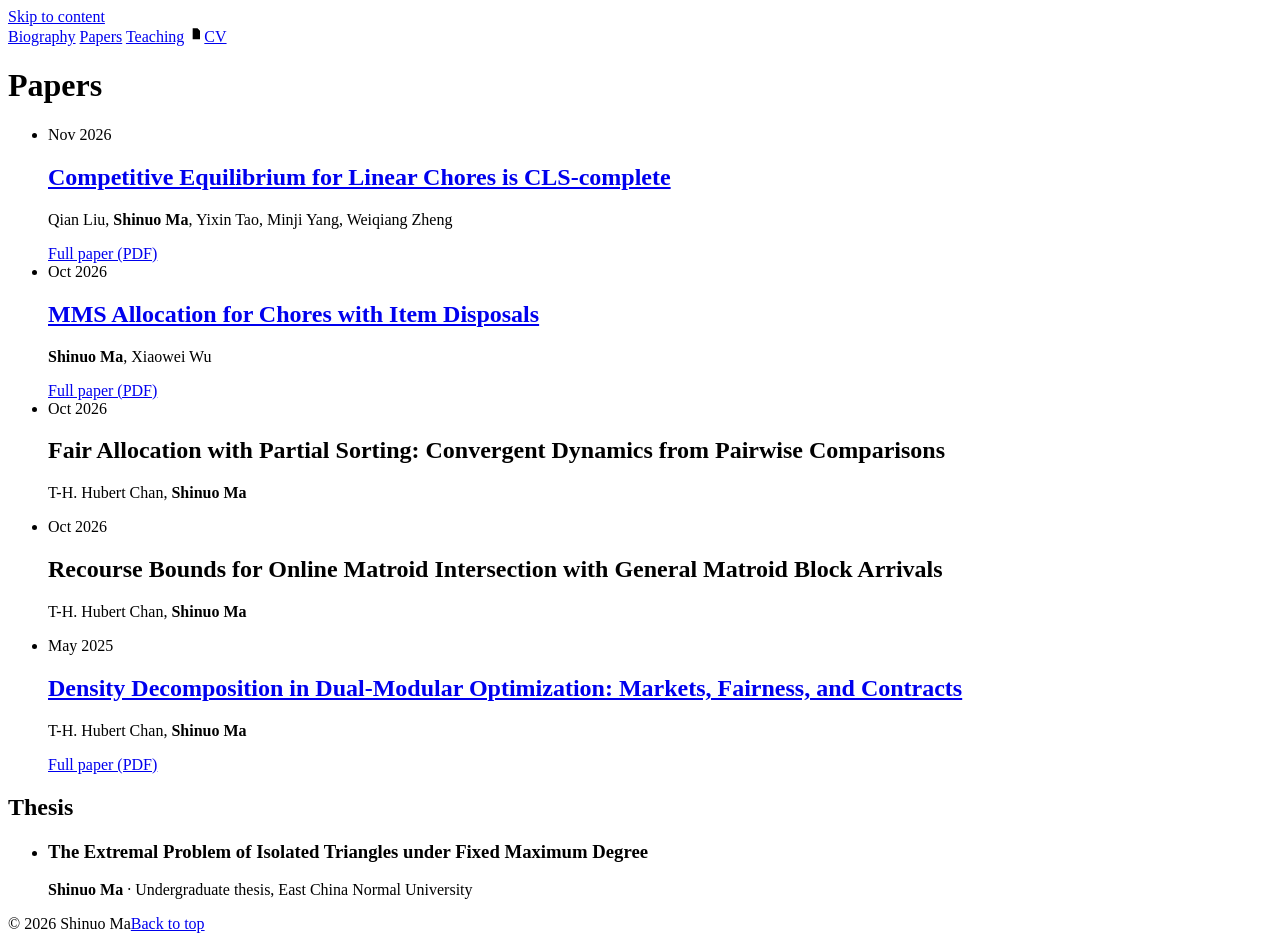
==== papers.html @ 2c06c65b "Add files via upload" ====
<!doctype html>
<html lang="en">
  <head>
    <meta charset="utf-8">
    <meta name="viewport" content="width=device-width, initial-scale=1">
    <meta name="description" content="Research by Shinuo Ma on market equilibria, fair allocation, and combinatorial optimization.">
    <meta name="referrer" content="no-referrer">
    <meta name="robots" content="noindex, nofollow, noarchive">
    <meta name="theme-color" content="#ffffff">
    <title>Papers | Shinuo Ma</title>
    <link rel="icon" href="assets/favicon.png" type="image/png">
    <link rel="stylesheet" href="assets/site.css">
  </head>
  <body id="top">
    <a href="#main" class="skip-link">Skip to content</a>
    <header class="masthead">
      <nav class="shell nav" aria-label="Main navigation">
        <a class="nav-page" href="index.html">Biography</a>
        <a class="nav-page" href="papers.html" aria-current="page">Papers</a>
        <a class="nav-page" href="teaching.html">Teaching</a>
        <a class="cv-link" href="assets/shinuo-ma-cv.pdf" type="application/pdf" aria-label="CV (PDF)"><svg class="glyph" width="16" height="16" viewBox="0 0 24 24" aria-hidden="true" focusable="false"><path d="M7 3.5h7l4 4V20H7z"/><path d="M14 3.5V8h4M9.5 12h6M9.5 15.5h6"/></svg>CV</a>
      </nav>
    </header>
    <div class="shell layout">
      <main id="main" tabindex="-1" class="content listing-page">
        <h1>Papers</h1>
        <ul class="records">
            <li class="record paper-record"><time class="record-date" datetime="2026-11">Nov 2026</time>
              <div><h2 class="paper-title"><a href="https://arxiv.org/abs/2611.06589">Competitive Equilibrium for Linear Chores is CLS-complete</a></h2>
                <p class="authors">Qian Liu, <strong>Shinuo Ma</strong>, Yixin Tao, Minji Yang, Weiqiang Zheng</p><a class="source-link" href="https://arxiv.org/pdf/2611.06589" aria-label="Read Competitive Equilibrium for Linear Chores is CLS-complete as a PDF">Full paper (PDF)</a>
              </div>
            </li>
            <li class="record paper-record"><time class="record-date" datetime="2026-10">Oct 2026</time>
              <div><h2 class="paper-title"><a href="https://arxiv.org/abs/2610.25320">MMS Allocation for Chores with Item Disposals</a></h2>
                <p class="authors"><strong>Shinuo Ma</strong>, Xiaowei Wu</p><a class="source-link" href="https://arxiv.org/pdf/2610.25320" aria-label="Read MMS Allocation for Chores with Item Disposals as a PDF">Full paper (PDF)</a>
              </div>
            </li>
            <li class="record paper-record"><time class="record-date" datetime="2026-10">Oct 2026</time>
              <div><h2 class="paper-title">Fair Allocation with Partial Sorting: Convergent Dynamics from Pairwise Comparisons</h2>
                <p class="authors">T-H. Hubert Chan, <strong>Shinuo Ma</strong></p>
              </div>
            </li>
            <li class="record paper-record"><time class="record-date" datetime="2026-10">Oct 2026</time>
              <div><h2 class="paper-title">Recourse Bounds for Online Matroid Intersection with General Matroid Block Arrivals</h2>
                <p class="authors">T-H. Hubert Chan, <strong>Shinuo Ma</strong></p>
              </div>
            </li>
            <li class="record paper-record"><time class="record-date" datetime="2025-05">May 2025</time>
              <div><h2 class="paper-title"><a href="https://arxiv.org/abs/2505.19499">Density Decomposition in Dual-Modular Optimization: Markets, Fairness, and Contracts</a></h2>
                <p class="authors">T-H. Hubert Chan, <strong>Shinuo Ma</strong></p><a class="source-link" href="https://arxiv.org/pdf/2505.19499" aria-label="Read Density Decomposition in Dual-Modular Optimization: Markets, Fairness, and Contracts as a PDF">Full paper (PDF)</a>
              </div>
            </li></ul>
        <section class="section">
          <div class="section-header"><h2>Thesis</h2></div>
          
          <ul class="records"><li class="record">
            <h3 class="paper-title">The Extremal Problem of Isolated Triangles under Fixed Maximum Degree</h3>
            <p class="authors"><strong>Shinuo Ma</strong> · Undergraduate thesis, East China Normal University</p>
          </li></ul>
        </section>
      </main>
    </div>
    <footer class="footer">
      <div class="shell footer-inner"><span>© 2026 Shinuo Ma</span><a href="#top">Back to top</a></div>
    </footer>
  </body>
</html>
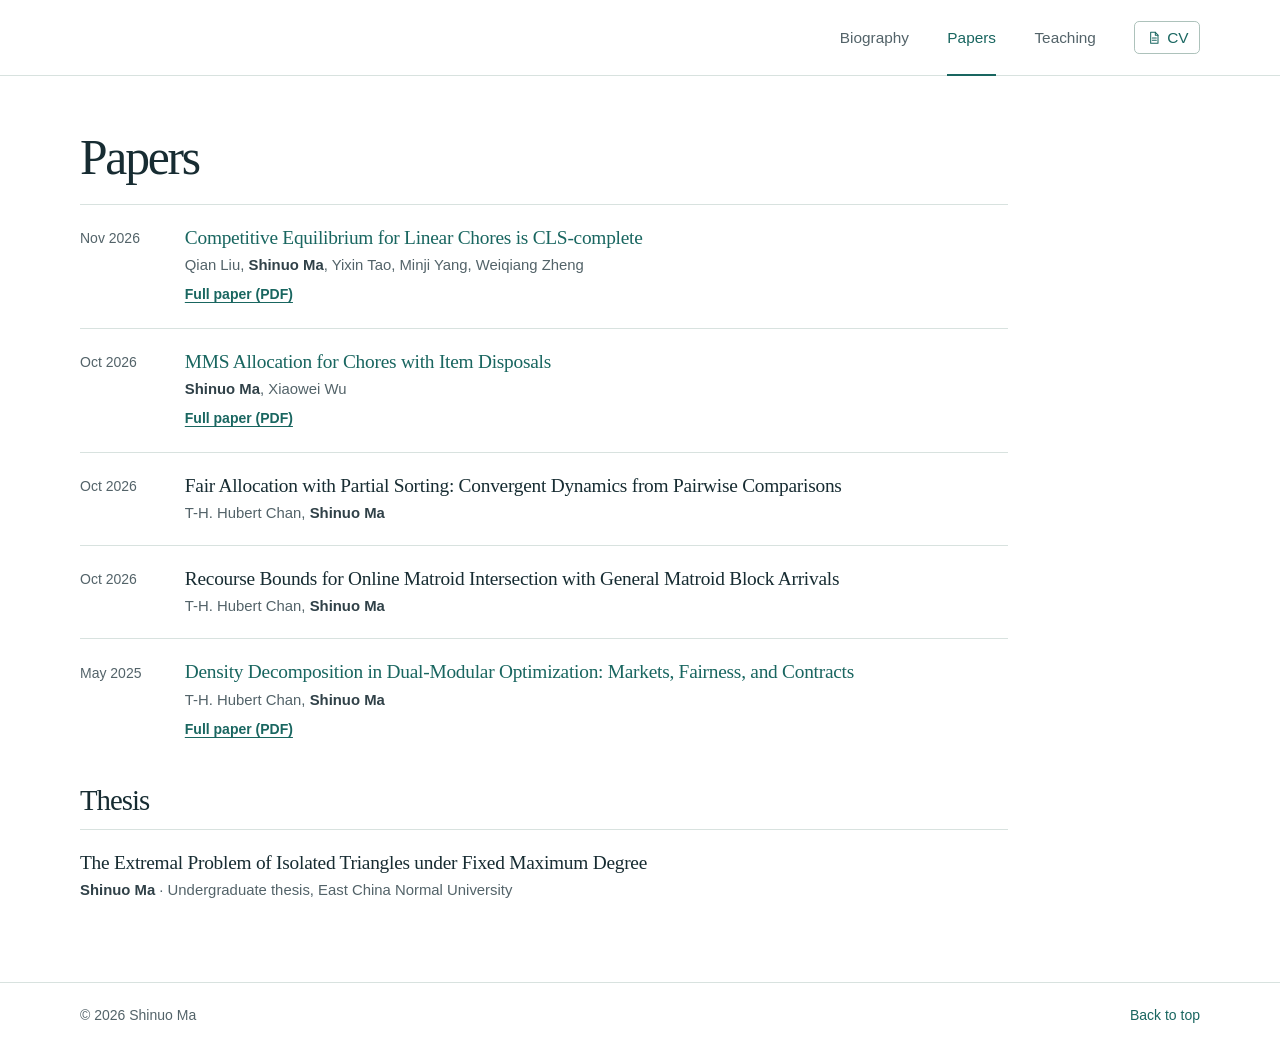
==== commit 7bce9007: "Remove noindex meta tag from papers.html Removed robots meta tag to allow indexing." ====
--- a/papers.html
+++ b/papers.html
@@ -5,7 +5,6 @@
     <meta name="viewport" content="width=device-width, initial-scale=1">
     <meta name="description" content="Research by Shinuo Ma on market equilibria, fair allocation, and combinatorial optimization.">
     <meta name="referrer" content="no-referrer">
-    <meta name="robots" content="noindex, nofollow, noarchive">
     <meta name="theme-color" content="#ffffff">
     <title>Papers | Shinuo Ma</title>
     <link rel="icon" href="assets/favicon.png" type="image/png">
--- a/assets/site.css
+++ b/assets/site.css
@@ -0,0 +1,138 @@
+:root {
+  color-scheme: light;
+  --paper: #ffffff;
+  --ink: #172c32;
+  --body: #304148;
+  --muted: #536369;
+  --accent: #196660;
+  --rule: #d8e2df;
+  --subtle: #f3f7f6;
+  --serif: "STIX Two Text", Georgia, "Times New Roman", serif;
+  --sans: "Inter", -apple-system, BlinkMacSystemFont, "Segoe UI", Arial, sans-serif;
+}
+
+* { box-sizing: border-box; }
+html { scroll-behavior: smooth; }
+body {
+  margin: 0;
+  background: var(--paper);
+  color: var(--body);
+  font: 1rem/1.65 var(--sans);
+  -webkit-font-smoothing: antialiased;
+}
+a { color: var(--accent); text-decoration-thickness: 1px; text-underline-offset: .18em; }
+a:hover { color: #103e40; }
+a:focus-visible, summary:focus-visible {
+  outline: 2px solid var(--accent);
+  outline-offset: 4px;
+  border-radius: 2px;
+}
+::selection { color: #103d3e; background: #cfe8df; }
+.skip-link {
+  position: absolute;
+  z-index: 1;
+  top: .6rem;
+  left: .8rem;
+  padding: .5rem 1rem;
+  background: white;
+  transform: translateY(-160%);
+}
+.skip-link:focus { transform: none; }
+.shell { width: min(70rem, calc(100% - 6rem)); margin-inline: auto; }
+.masthead { border-bottom: 1px solid var(--rule); }
+.nav { display: flex; align-items: center; justify-content: flex-end; min-height: 4.7rem; gap: clamp(1.3rem, 3vw, 2.4rem); }
+.nav a { display: inline-flex; align-items: center; color: var(--muted); text-decoration: none; font-size: .96rem; font-weight: 500; }
+.nav .nav-page { position: relative; align-self: stretch; }
+.nav .nav-page:hover, .nav a[aria-current="page"] { color: var(--accent); }
+.nav a[aria-current="page"]::after { content: ""; position: absolute; left: 0; right: 0; bottom: -1px; border-bottom: 2px solid var(--accent); }
+.nav .cv-link { color: var(--accent); border: 1px solid #adc2bb; border-radius: .32rem; line-height: 1.25; padding: .36rem .65rem; gap: .35rem; }
+.nav .cv-link:hover { background: var(--subtle); }
+.glyph { display: inline-block; vertical-align: -.16em; flex: none; width: 1rem; height: 1rem; fill: none; stroke: currentColor; stroke-width: 1.55; stroke-linecap: round; stroke-linejoin: round; }
+.layout { display: grid; grid-template-columns: 15.25rem minmax(0, 44.5rem); column-gap: clamp(3rem, 7.7vw, 7.3rem); align-items: start; padding-block: 3.6rem 5rem; }
+.profile { position: sticky; top: 2rem; min-width: 0; }
+.profile-name { margin: 0 0 .3rem; font: 600 2.08rem/1.15 var(--serif); color: var(--ink); letter-spacing: -.045em; }
+.profile-affiliation { color: var(--muted); font-size: .98rem; line-height: 1.55; margin: .26rem 0 0; }
+.contacts { border-top: 1px solid var(--rule); margin-top: 1.25rem; padding-top: 1.05rem; display: grid; gap: .48rem; }
+.contact-line { display: flex; align-items: center; gap: .65rem; font-size: .89rem; font-weight: 500; line-height: 1.5; color: var(--muted); }
+.contact-line .glyph { color: #5f797b; }
+.contact-line a { color: var(--accent); text-decoration: none; overflow-wrap: anywhere; }
+.contact-line a:hover { text-decoration: underline; }
+.content { min-width: 0; }
+h1, h2, h3, p { overflow-wrap: break-word; }
+h1, h2, h3 { color: var(--ink); }
+h1 { margin: -.25rem 0 1.17rem; font: 500 clamp(2.4rem, 4vw, 3.1rem)/1.12 var(--serif); letter-spacing: -.045em; }
+.intro { max-width: 43rem; }
+.home-page p, .interest-list { font-size: 1.09rem; line-height: 1.7; }
+.intro p { margin: 0 0 .85rem; }
+.intro p:last-child { margin-bottom: 0; }
+.section { margin-top: 2.55rem; }
+.section-header { padding-bottom: .6rem; border-bottom: 1px solid var(--rule); }
+.section-header h2 { margin: 0; font: 500 1.8rem/1.25 var(--serif); letter-spacing: -.035em; }
+.interest-list { margin: .85rem 0; padding-left: 1.35rem; }
+.interest-list li::marker { color: var(--accent); }
+.records { margin: 0; padding: 0; list-style: none; }
+.record { padding: 1.12rem 0; border-bottom: 1px solid var(--rule); }
+.record:last-child { border-bottom: 0; padding-bottom: .1rem; }
+.paper-record { display: grid; grid-template-columns: 5.5rem minmax(0, 1fr); gap: 1.05rem; }
+.paper-record > div { grid-column: -2 / -1; }
+.record-date { color: var(--muted); font-size: .875rem; white-space: nowrap; padding-top: .14rem; font-variant-numeric: tabular-nums; }
+.paper-title { color: var(--ink); font: 500 1.21rem/1.35 var(--serif); letter-spacing: -.013em; margin: 0 0 .2rem; }
+.paper-title a { color: var(--accent); text-decoration: none; }
+.paper-title a:hover { text-decoration: underline; }
+.authors { color: var(--muted); font-size: .93rem; line-height: 1.55; margin: 0; }
+.authors strong { color: var(--body); font-weight: 650; }
+.source-link { display: inline-block; margin-top: .38rem; font-size: .875rem; font-weight: 550; }
+.listing-page { grid-column: 1 / -1; width: 100%; max-width: 58rem; }
+.listing-page > .records { border-top: 1px solid var(--rule); }
+.listing-page .record { padding-block: 1.25rem; }
+.listing-page .record:last-child { padding-bottom: 0; }
+.listing-page > h1 + .section { margin-top: 1.9rem; }
+.course-title { margin: 0; font: 600 1.02rem/1.5 var(--sans); }
+.course-meta { color: var(--muted); margin: .12rem 0 0; font-size: .94rem; }
+.footer { border-top: 1px solid var(--rule); }
+.footer-inner { min-height: 4.1rem; display: flex; align-items: center; justify-content: space-between; gap: 1rem; color: var(--muted); font-size: .875rem; }
+.footer a { text-decoration: none; }
+.footer a:hover { text-decoration: underline; }
+
+@media (min-width: 58rem) {
+  .layout { min-height: calc(100vh - 8.8rem); }
+}
+@media (max-width: 62rem) {
+  .shell { width: calc(100% - 4rem); }
+  .layout { grid-template-columns: 13.25rem minmax(0, 1fr); column-gap: 3.4rem; }
+}
+@media (max-width: 47rem) {
+  .shell { width: calc(100% - 2.6rem); }
+  .nav { min-height: 3.9rem; gap: 1.15rem; }
+  .layout { display: block; padding-block: 1.6rem 3.2rem; }
+  .profile { position: static; border-bottom: 1px solid var(--rule); padding-bottom: 1.35rem; margin-bottom: 1.9rem; }
+  .profile-name { margin: 0 0 .2rem; font-size: 1.65rem; }
+  .profile-affiliation { font-size: .92rem; line-height: 1.4; margin-top: .05rem; }
+  .contacts { margin: .85rem 0 0; padding: 0; border: 0; display: flex; flex-wrap: wrap; gap: .35rem 1.1rem; }
+  .contact-line { font-size: .875rem; gap: .4rem; }
+  .contact-location { display: none; }
+  h1 { margin-bottom: .9rem; }
+  .section { margin-top: 2rem; }
+  .home-page p, .interest-list { font-size: 1.03rem; }
+}
+@media (max-width: 34rem) {
+  .shell { width: calc(100% - 2.25rem); }
+  .nav { justify-content: space-between; min-height: 3rem; gap: .65rem; }
+  .nav a { font-size: .94rem; }
+  .nav .cv-link { padding: .24rem .48rem; }
+  .section-header h2 { font-size: 1.6rem; }
+  .paper-record { grid-template-columns: 1fr; gap: .23rem; }
+  .record-date { padding-top: 0; }
+  .paper-title { font-size: 1.18rem; }
+}
+@media (prefers-reduced-motion: reduce) {
+  html { scroll-behavior: auto; }
+}
+@media print {
+  .masthead, .footer, .skip-link { display: none; }
+  .shell, .layout { width: 100%; display: block; padding: 0; }
+  .profile { position: static; margin: 0 0 1.4rem; }
+  .contacts { display: none; }
+  .content > h1 { font-size: 2rem; }
+  .record { break-inside: avoid; }
+}
